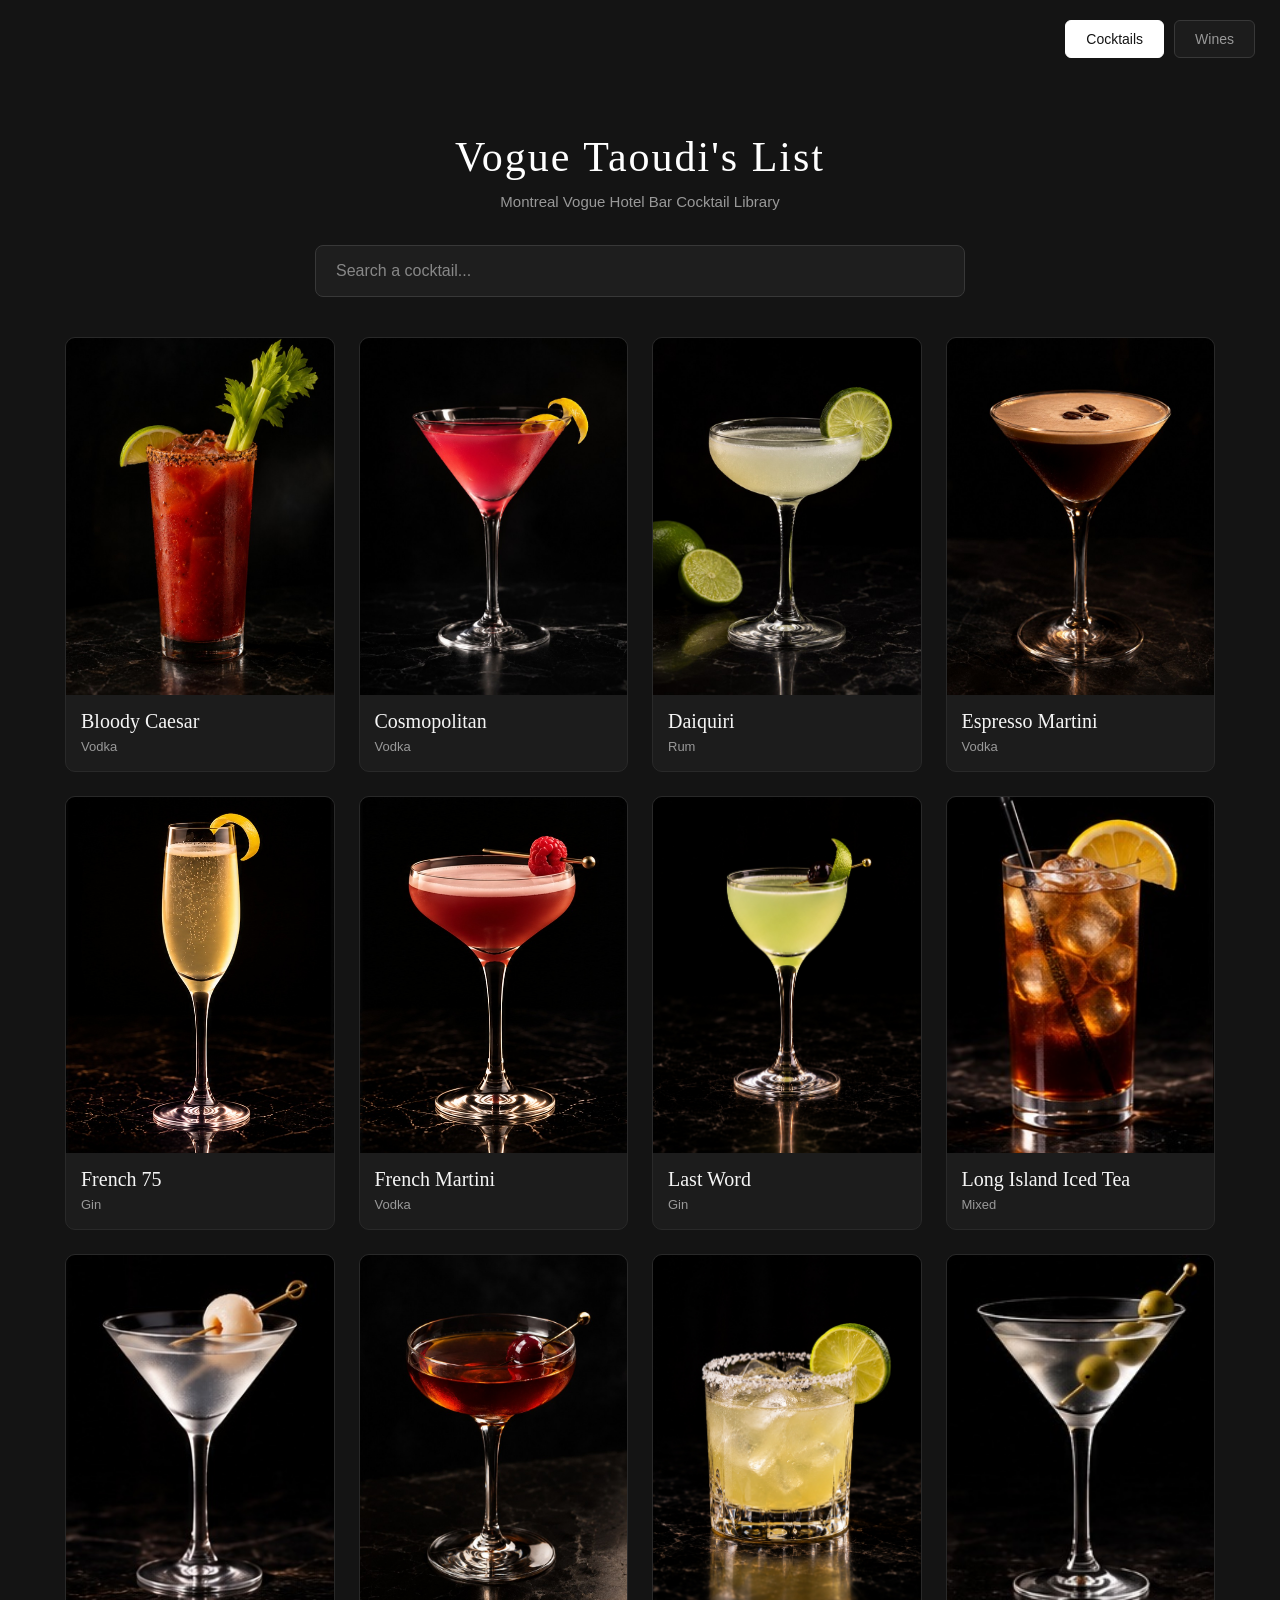
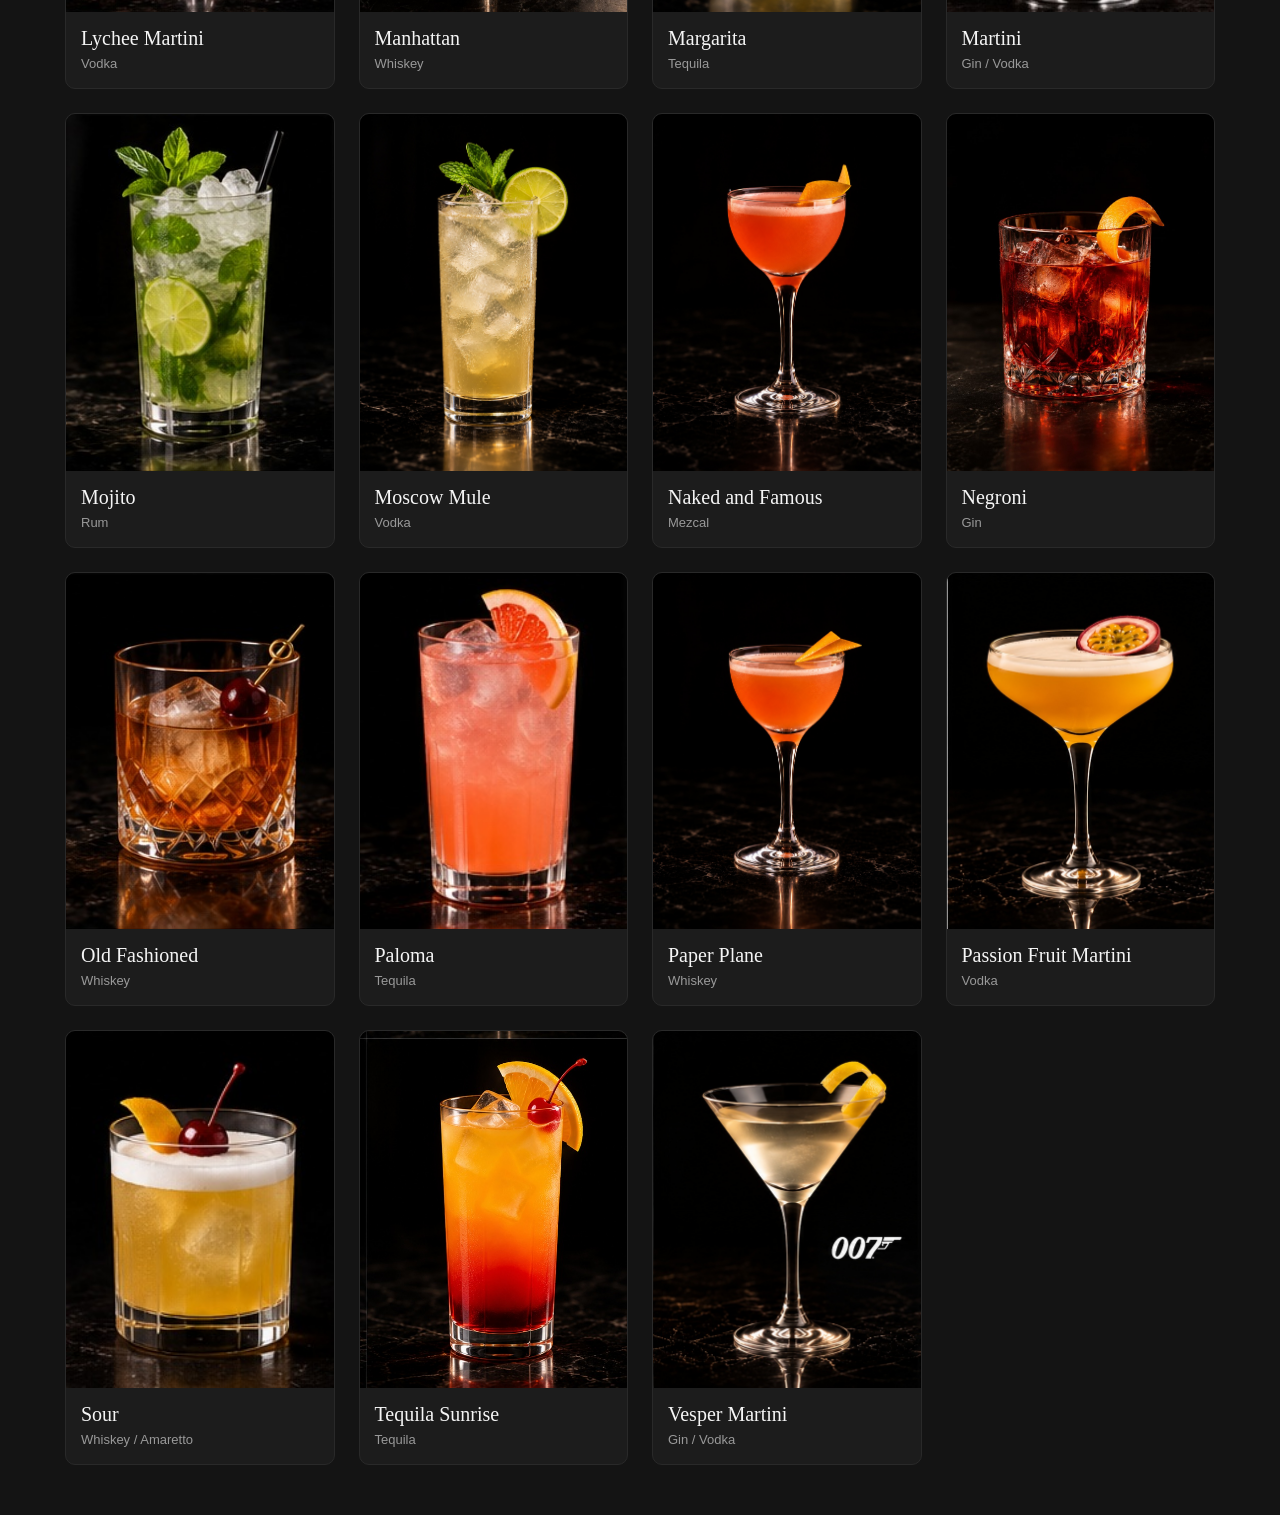
==== index.html @ 7006e851 "Add files via upload Initial project upload" ====
<!DOCTYPE html>
<html lang="en">

<head>
    <meta charset="UTF-8">
    <meta name="viewport" content="width=device-width, initial-scale=1.0">

    <title>The Cocktail Library</title>

    <link rel="stylesheet" href="style.css">
</head>

<body>

    <nav class="navigation">
    <a href="index.html" class="nav-link active">Cocktails</a>
    <a href="wines.html" class="nav-link">Wines</a>
</nav>

    <header>
        <h1>Vogue Taoudi's List</h1>
        <p>Montreal Vogue Hotel Bar Cocktail Library</p>
    </header>

    <main>

        <!-- Search bar -->
        <div class="search-container">
            <input
                type="search"
                id="search-bar"
                placeholder="Search a cocktail..."
                aria-label="Search a cocktail"
                autocomplete="off"
            >
        </div>

        <!-- Cocktail collection -->
        <div id="cocktail-container"></div>

        <!-- No results -->
        <p id="no-results" hidden>No cocktail found.</p>

    </main>

    <!-- Cocktail details -->
    <dialog id="cocktail-details">

        <button id="close-details" aria-label="Close">×</button>

        <img id="cocktail-image" src="" alt="">

        <h2 id="cocktail-name"></h2>
        <p id="cocktail-category"></p>

        <h3>Ingredients</h3>
        <ul id="cocktail-ingredients"></ul>

        <h3>Preparation</h3>
        <p id="cocktail-method"></p>

    </dialog>

    <script src="script.js"></script>

</body>

</html>
---- style.css ----
/* Global settings */

* {
    box-sizing: border-box;
    margin: 0;
    padding: 0;
}

body {
    background-color: #141414;
    color: #f5f5f5;
    font-family: Arial, sans-serif;
    min-height: 100vh;
}

/* Header */

header {
    text-align: center;
    padding: 55px 20px 35px;
}

header h1 {
    font-family: Georgia, serif;
    font-size: 42px;
    font-weight: normal;
    color: #ffffff;
    letter-spacing: 2px;
}

header p {
    color: #999;
    margin-top: 12px;
    font-size: 15px;
}

/* Main container */

main {
    max-width: 1200px;
    margin: auto;
    padding: 0 25px 50px;
}

/* Search bar */

.search-container {
    max-width: 650px;
    margin: 0 auto 40px;
}

#search-bar {
    width: 100%;
    padding: 16px 20px;
    background-color: #1e1e1e;
    color: white;
    border: 1px solid #383838;
    border-radius: 8px;
    font-size: 16px;
    outline: none;
    transition: border-color 0.2s;
}

#search-bar:focus {
    border-color: #d7b47b;
}

#search-bar::placeholder {
    color: #888;
}

/* Cocktail collection */

#cocktail-container {
    display: grid;
    grid-template-columns: repeat(auto-fill, minmax(220px, 1fr));
    gap: 24px;
}

/* Cocktail cards */

.cocktail-card {
    background-color: #1c1c1c;
    border: 1px solid #292929;
    border-radius: 10px;
    overflow: hidden;
    cursor: pointer;
    transition: transform 0.2s, border-color 0.2s;
}

.cocktail-card:hover {
    transform: translateY(-4px);
    border-color: #d7b47b;
}

.cocktail-card img {
    width: 100%;
    aspect-ratio: 3 / 4;
    object-fit: cover;
    display: block;
}

.cocktail-card h2 {
    font-family: Georgia, serif;
    font-size: 20px;
    font-weight: normal;
    padding: 15px 15px 6px;
}

.cocktail-card p {
    color: #999;
    font-size: 13px;
    padding: 0 15px 17px;
}

/* Cocktail details */

#cocktail-details {
    position: fixed;
    inset: 0;
    width: 90%;
    max-width: 480px;
    max-height: 90vh;
    margin: auto;
    padding: 25px;
    background-color: #1c1c1c;
    color: #f5f5f5;
    border: 1px solid #383838;
    border-radius: 12px;
    overflow-y: auto;
}

#cocktail-details::backdrop {
    background-color: rgba(0, 0, 0, 0.85);
}

#close-details {
    position: absolute;
    top: 15px;
    right: 15px;
    width: 35px;
    height: 35px;
    border: none;
    border-radius: 50%;
    background-color: #141414;
    color: white;
    font-size: 25px;
    cursor: pointer;
}

#cocktail-image {
    width: 100%;
    height: 260px;
    object-fit: cover;
    border-radius: 8px;
}

#cocktail-name {
    font-family: Georgia, serif;
    color: #d7b47b;
    font-size: 32px;
    margin-top: 20px;
}

#cocktail-category {
    color: #999;
    margin-top: 8px;
}

#cocktail-details h3 {
    color: #d7b47b;
    font-size: 18px;
    margin-top: 25px;
    margin-bottom: 12px;
    padding-top: 15px;
    border-top: 1px solid #383838;
}

#cocktail-ingredients {
    list-style: none;
}

#cocktail-ingredients li {
    padding: 10px 0;
    border-bottom: 1px solid #292929;
}

#cocktail-method {
    color: #ccc;
    line-height: 1.6;
}

/* No results */

#no-results {
    text-align: center;
    color: #999;
    margin-top: 40px;
}

/* Mobile version */

@media (max-width: 600px) {

    header h1 {
        font-size: 30px;
    }

    main {
        padding: 0 15px 30px;
    }

    #cocktail-container {
        grid-template-columns: repeat(2, minmax(0, 1fr));
        gap: 12px;
    }

    .cocktail-card h2 {
        font-size: 16px;
    }

    #cocktail-details {
        padding: 18px;
    }

    #cocktail-image {
        height: 220px;
    }
}

/* Navigation */

.navigation {
    display: flex;
    justify-content: flex-end;
    gap: 10px;
    padding: 20px 25px;
}

.nav-link {
    text-decoration: none;
    color: #999;
    background-color: #1c1c1c;
    border: 1px solid #383838;
    padding: 10px 20px;
    border-radius: 6px;
    font-size: 14px;
    transition: 0.2s;
}

.nav-link:hover {
    color: white;
    border-color: white;
}

.nav-link.active {
    background-color: white;
    color: #141414;
    border-color: white;
}
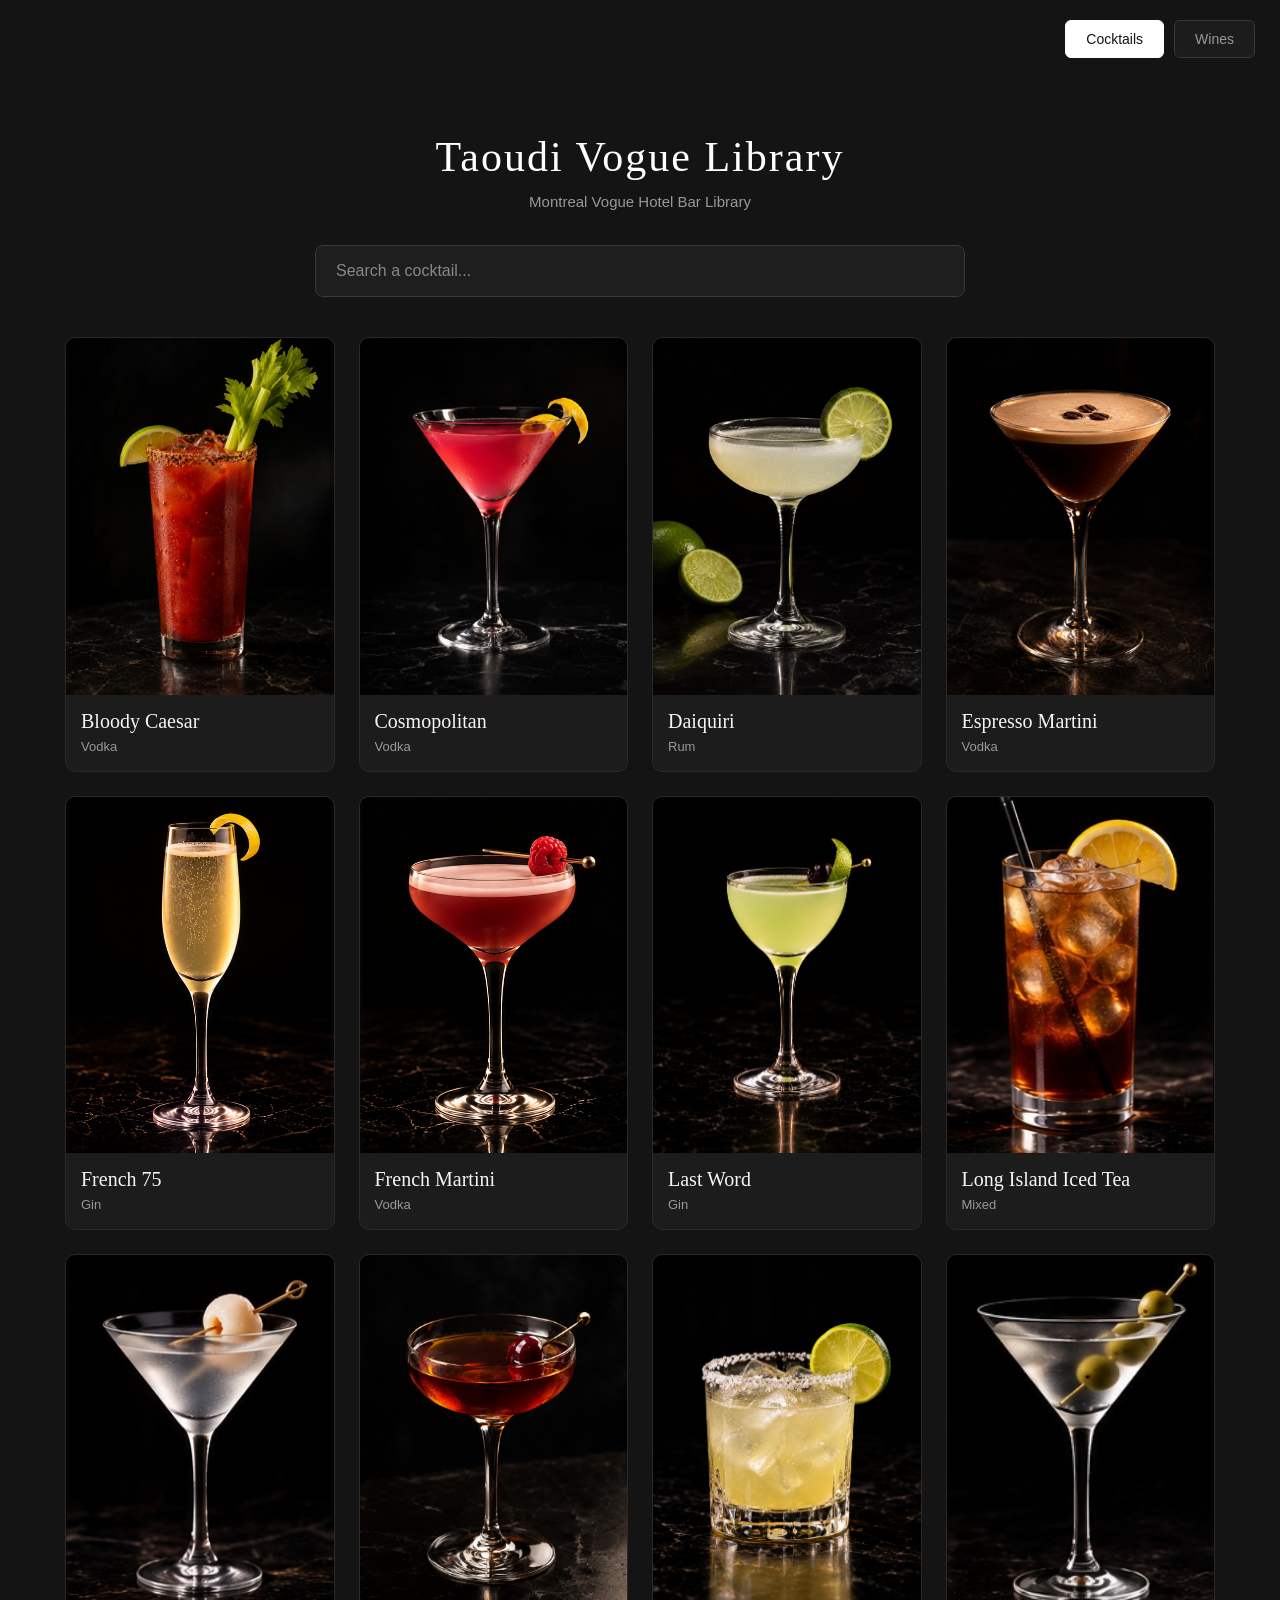
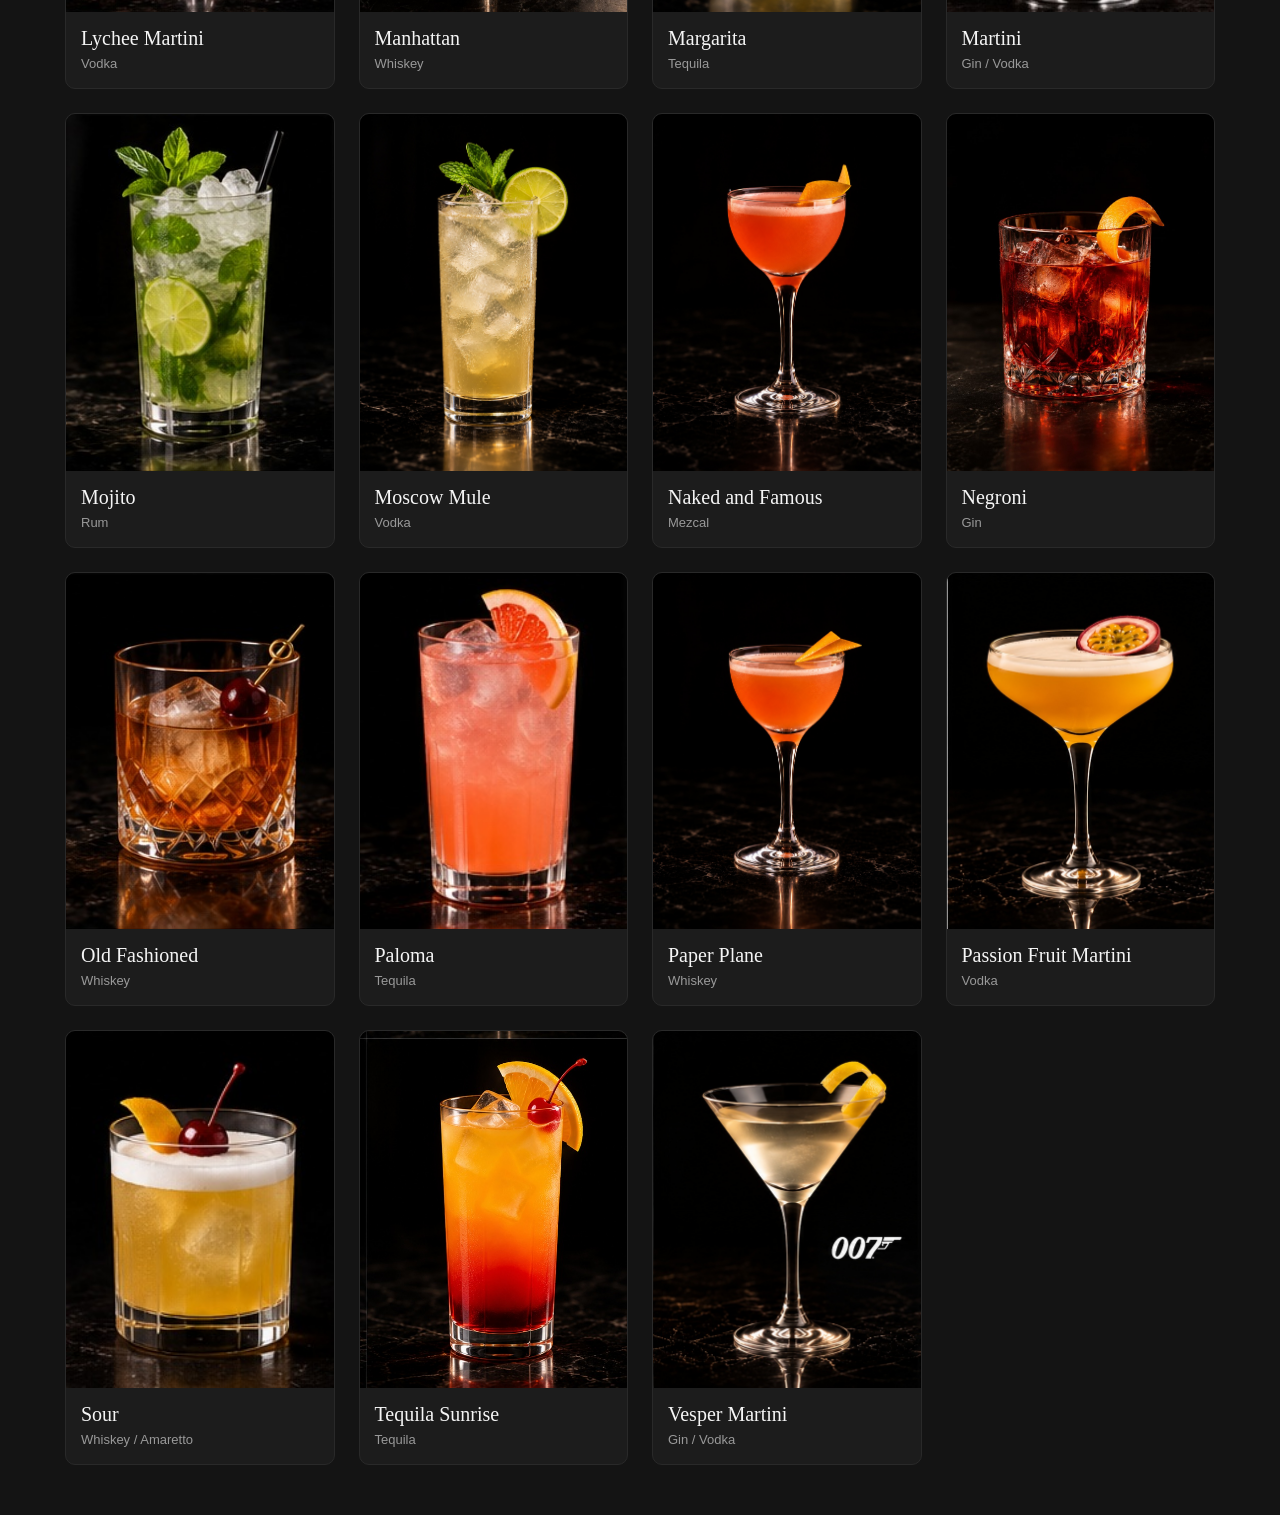
==== commit 5ded42ca: "Update index.html" ====
--- a/index.html
+++ b/index.html
@@ -6,7 +6,7 @@
     <meta charset="UTF-8">
     <meta name="viewport" content="width=device-width, initial-scale=1.0">
 
-    <title>The Cocktail Library</title>
+    <title>The Taoudi Vogue Library</title>
 
     <link rel="stylesheet" href="style.css">
 </head>
@@ -19,8 +19,8 @@
 </nav>
 
     <header>
-        <h1>Vogue Taoudi's List</h1>
-        <p>Montreal Vogue Hotel Bar Cocktail Library</p>
+        <h1>Taoudi Vogue Library</h1>
+        <p>Montreal Vogue Hotel Bar Library</p>
     </header>
 
     <main>
